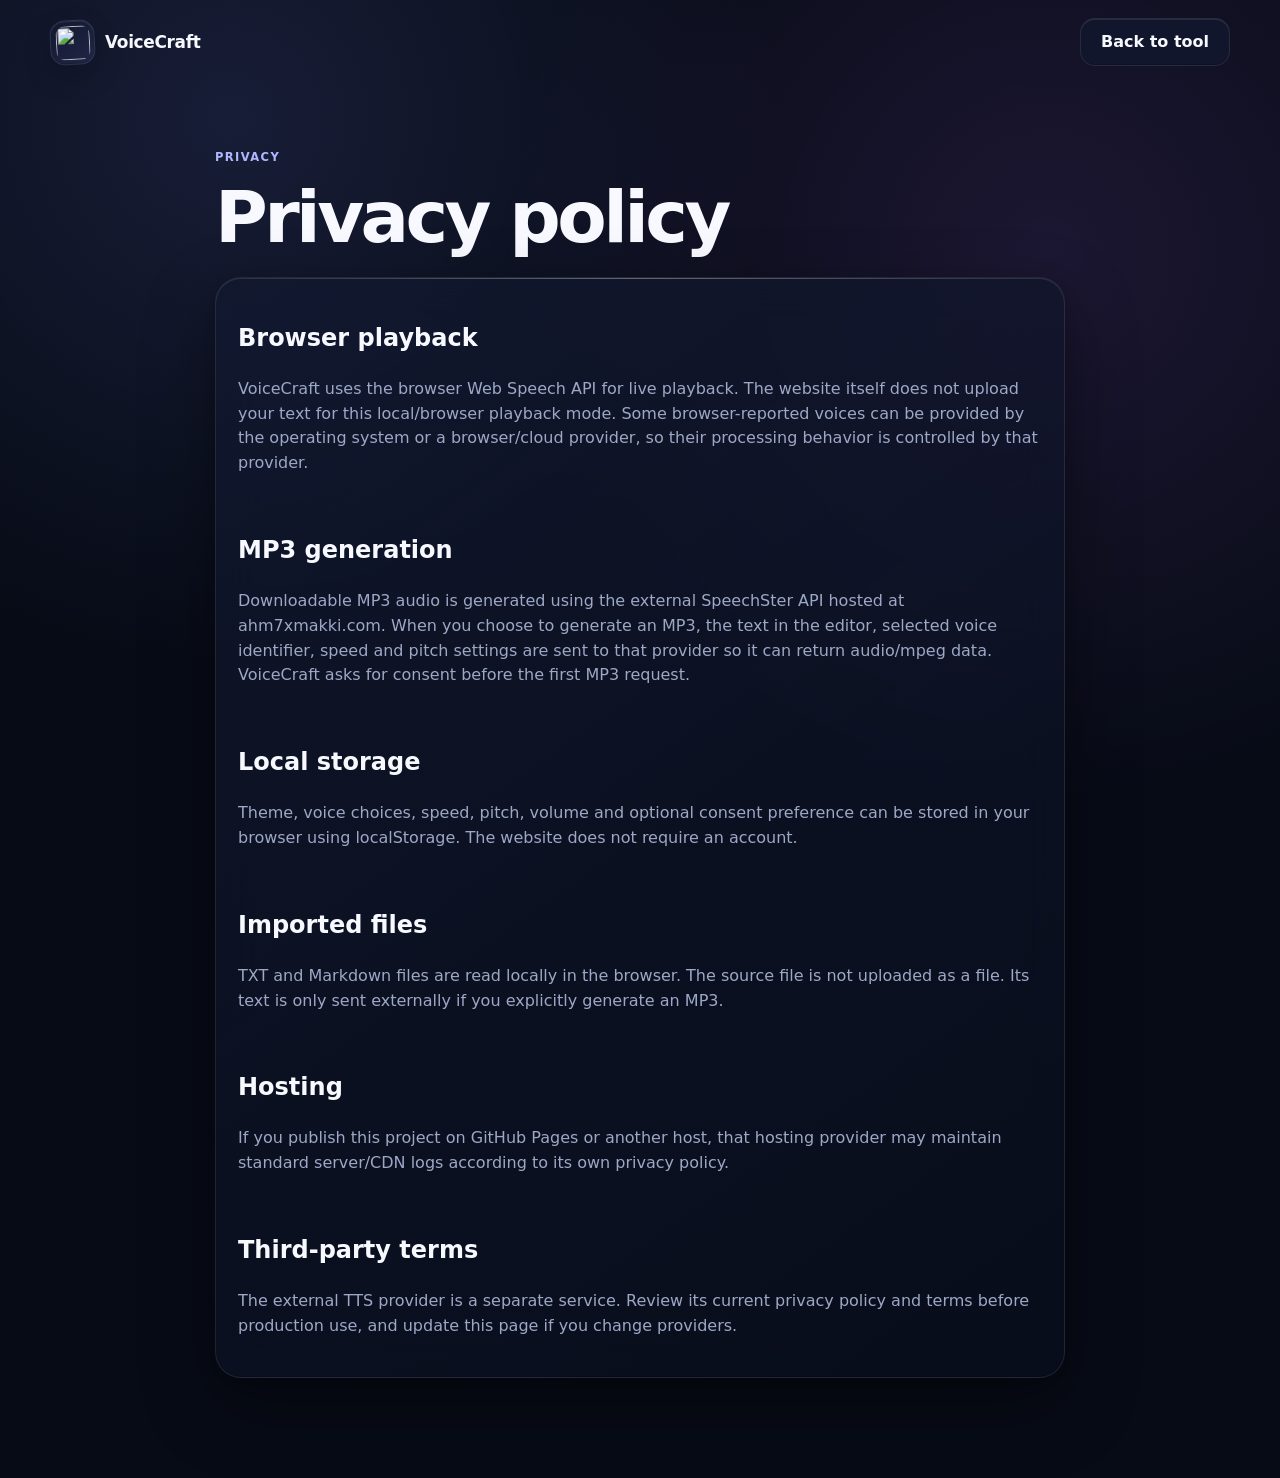
==== privacy.html @ 9045f1f3 "Add files via upload" ====
<!doctype html>
<html lang="en">
<head>
  <meta charset="utf-8"><meta name="viewport" content="width=device-width,initial-scale=1">
  <meta name="robots" content="index,follow"><title>Privacy — VoiceCraft</title>
  <link rel="icon" href="assets/icons/icon32.png"><link rel="stylesheet" href="styles.css">
</head>
<body>
  <header class="site-header shell"><a class="brand" href="index.html"><span class="brand-icon-wrap"><img src="assets/icons/icon48.png" alt="" width="34" height="34"></span><span>VoiceCraft</span></a><a class="button ghost" href="index.html">Back to tool</a></header>
  <main class="shell" style="max-width:850px;padding:60px 0 100px">
    <span class="eyebrow">Privacy</span><h1 style="font-size:clamp(2.4rem,6vw,4.5rem);letter-spacing:-.05em;line-height:1;margin:12px 0 24px">Privacy policy</h1>
    <div class="panel" style="display:grid;gap:20px">
      <section><h2>Browser playback</h2><p style="color:var(--muted)">VoiceCraft uses the browser Web Speech API for live playback. The website itself does not upload your text for this local/browser playback mode. Some browser-reported voices can be provided by the operating system or a browser/cloud provider, so their processing behavior is controlled by that provider.</p></section>
      <section><h2>MP3 generation</h2><p style="color:var(--muted)">Downloadable MP3 audio is generated using the external SpeechSter API hosted at ahm7xmakki.com. When you choose to generate an MP3, the text in the editor, selected voice identifier, speed and pitch settings are sent to that provider so it can return audio/mpeg data. VoiceCraft asks for consent before the first MP3 request.</p></section>
      <section><h2>Local storage</h2><p style="color:var(--muted)">Theme, voice choices, speed, pitch, volume and optional consent preference can be stored in your browser using localStorage. The website does not require an account.</p></section>
      <section><h2>Imported files</h2><p style="color:var(--muted)">TXT and Markdown files are read locally in the browser. The source file is not uploaded as a file. Its text is only sent externally if you explicitly generate an MP3.</p></section>
      <section><h2>Hosting</h2><p style="color:var(--muted)">If you publish this project on GitHub Pages or another host, that hosting provider may maintain standard server/CDN logs according to its own privacy policy.</p></section>
      <section><h2>Third-party terms</h2><p style="color:var(--muted)">The external TTS provider is a separate service. Review its current privacy policy and terms before production use, and update this page if you change providers.</p></section>
    </div>
  </main>
</body>
</html>
---- styles.css ----
:root{
  color-scheme:dark;
  --bg:#070b16;
  --bg-soft:#0b1020;
  --panel:rgba(18,25,48,.74);
  --panel-solid:#111a31;
  --panel-2:rgba(25,35,65,.58);
  --text:#f7f9ff;
  --muted:#9da8c6;
  --line:rgba(255,255,255,.09);
  --accent:#7b8cff;
  --accent-2:#b46cff;
  --accent-3:#4de2d0;
  --danger:#ff718d;
  --shadow:0 28px 70px rgba(0,0,0,.36),0 6px 16px rgba(0,0,0,.2);
  --inner:inset 0 1px 0 rgba(255,255,255,.09),inset 0 -1px 0 rgba(0,0,0,.2);
  --radius:26px;
  --radius-sm:16px;
  --max:1180px;
}
:root[data-theme="light"]{
  color-scheme:light;
  --bg:#edf1fb;
  --bg-soft:#f7f9ff;
  --panel:rgba(255,255,255,.76);
  --panel-solid:#fff;
  --panel-2:rgba(255,255,255,.64);
  --text:#141a2d;
  --muted:#64708d;
  --line:rgba(30,42,78,.11);
  --shadow:0 28px 70px rgba(45,59,112,.15),0 6px 18px rgba(45,59,112,.08);
  --inner:inset 0 1px 0 rgba(255,255,255,.8),inset 0 -1px 0 rgba(40,55,95,.05);
}
*{box-sizing:border-box}
html{scroll-behavior:smooth}
body{margin:0;background:radial-gradient(circle at 18% 8%,rgba(123,140,255,.14),transparent 32%),radial-gradient(circle at 82% 17%,rgba(180,108,255,.12),transparent 34%),var(--bg);color:var(--text);font-family:Inter,ui-sans-serif,system-ui,-apple-system,BlinkMacSystemFont,"Segoe UI",sans-serif;line-height:1.55;min-height:100vh;overflow-x:hidden}
button,input,select,textarea{font:inherit;color:inherit}
button,a,label{ -webkit-tap-highlight-color:transparent}
a{color:inherit}
button{border:0}
::selection{background:rgba(123,140,255,.35)}
:focus-visible{outline:3px solid rgba(77,226,208,.72);outline-offset:3px}
.shell{width:min(calc(100% - 36px),var(--max));margin-inline:auto;position:relative;z-index:2}
.skip-link{position:fixed;left:16px;top:-70px;z-index:9999;background:var(--text);color:var(--bg);padding:10px 14px;border-radius:10px}.skip-link:focus{top:16px}
.ambient{position:fixed;border-radius:50%;filter:blur(4px);pointer-events:none;z-index:0;opacity:.5}.ambient-one{width:340px;height:340px;background:radial-gradient(circle,rgba(123,140,255,.22),transparent 70%);left:-120px;top:22%}.ambient-two{width:420px;height:420px;background:radial-gradient(circle,rgba(180,108,255,.17),transparent 68%);right:-180px;top:50%}
.grid-floor{position:fixed;inset:auto 0 0;height:34vh;background-image:linear-gradient(rgba(123,140,255,.075) 1px,transparent 1px),linear-gradient(90deg,rgba(123,140,255,.075) 1px,transparent 1px);background-size:44px 44px;transform:perspective(440px) rotateX(62deg) scale(1.3);transform-origin:center bottom;mask-image:linear-gradient(to top,#000,transparent 85%);pointer-events:none;opacity:.5;z-index:0}
.site-header{height:84px;display:flex;align-items:center;justify-content:space-between;gap:20px}
.brand{display:flex;align-items:center;gap:10px;text-decoration:none;font-weight:850;font-size:1.06rem;letter-spacing:-.02em}.brand-icon-wrap{display:grid;place-items:center;width:45px;height:45px;border:1px solid var(--line);background:linear-gradient(145deg,var(--panel),rgba(123,140,255,.13));border-radius:15px;box-shadow:var(--inner),0 12px 28px rgba(0,0,0,.18);transform:rotate(-3deg)}.brand img{border-radius:9px}
.main-nav{display:flex;align-items:center;gap:8px;padding:7px;border:1px solid var(--line);border-radius:999px;background:var(--panel-2);backdrop-filter:blur(16px);box-shadow:var(--inner)}.main-nav a{text-decoration:none;color:var(--muted);padding:8px 13px;border-radius:999px;font-size:.9rem;font-weight:650}.main-nav a:hover{background:rgba(123,140,255,.1);color:var(--text)}
.icon-button,.square-button{display:grid;place-items:center;width:44px;height:44px;border:1px solid var(--line);border-radius:14px;background:var(--panel);box-shadow:var(--inner);cursor:pointer}.icon-button:hover,.square-button:hover{transform:translateY(-2px);background:var(--panel-solid)}
.hero{display:grid;grid-template-columns:1.05fr .95fr;align-items:center;gap:64px;min-height:590px;padding-block:48px 84px}
.hero-copy{max-width:670px}.eyebrow{display:inline-flex;align-items:center;gap:8px;text-transform:uppercase;letter-spacing:.12em;color:#aeb7ff;font-weight:800;font-size:.72rem}.live-dot{width:8px;height:8px;border-radius:50%;background:var(--accent-3);box-shadow:0 0 0 5px rgba(77,226,208,.08),0 0 16px rgba(77,226,208,.7)}.hero h1{font-size:clamp(3rem,6.5vw,6.6rem);line-height:.96;letter-spacing:-.065em;margin:18px 0 24px}.gradient-text{background:linear-gradient(120deg,#8fa0ff,#d28aff 52%,#70eadc);-webkit-background-clip:text;background-clip:text;color:transparent}.hero p{font-size:1.13rem;color:var(--muted);max-width:620px}.hero-actions{display:flex;gap:12px;margin-top:30px;flex-wrap:wrap}.button{display:inline-flex;align-items:center;justify-content:center;gap:9px;min-height:48px;padding:0 20px;border-radius:15px;text-decoration:none;font-weight:800;cursor:pointer;border:1px solid transparent;transition:.2s ease}.button:hover{transform:translateY(-2px)}.button.primary{color:#fff;background:linear-gradient(135deg,var(--accent),var(--accent-2));box-shadow:0 15px 30px rgba(123,140,255,.25),inset 0 1px 0 rgba(255,255,255,.28)}.button.ghost{background:var(--panel);border-color:var(--line);box-shadow:var(--inner);color:var(--text)}.trust-row{display:flex;gap:22px;flex-wrap:wrap;margin-top:26px;color:var(--muted);font-size:.86rem}
.hero-visual{min-height:460px;display:grid;place-items:center;perspective:900px}.orb-stage{position:relative;width:min(430px,100%);aspect-ratio:1;display:grid;place-items:center;transform:rotateX(4deg) rotateY(-6deg);transform-style:preserve-3d}.voice-orb{position:relative;width:245px;aspect-ratio:1;border-radius:50%;display:grid;place-items:center;background:radial-gradient(circle at 33% 28%,#cdd3ff 0 2%,#7f8cff 10%,#6f54d8 38%,#151e40 70%);box-shadow:inset -30px -40px 70px rgba(4,8,23,.5),inset 12px 14px 30px rgba(255,255,255,.18),0 45px 90px rgba(50,43,154,.5),0 0 75px rgba(123,140,255,.16);animation:orbFloat 5s ease-in-out infinite}.orb-core{font-size:4.2rem;text-shadow:0 0 30px rgba(255,255,255,.65);opacity:.95}.ring{position:absolute;inset:50%;border:1px solid rgba(173,183,255,.35);border-radius:50%;transform-style:preserve-3d}.ring-one{width:320px;height:320px;margin:-160px;transform:rotateX(68deg) rotateZ(18deg);box-shadow:0 0 20px rgba(123,140,255,.08)}.ring-two{width:370px;height:370px;margin:-185px;transform:rotateY(73deg) rotateZ(-22deg);border-color:rgba(180,108,255,.28)}.ring-three{width:410px;height:410px;margin:-205px;transform:rotateX(78deg) rotateZ(70deg);border-style:dashed;opacity:.55}.float-chip{position:absolute;padding:10px 14px;border-radius:14px;border:1px solid var(--line);background:rgba(17,26,49,.72);backdrop-filter:blur(16px);box-shadow:var(--shadow),var(--inner);font-size:.78rem;font-weight:850;color:#fff;animation:chipFloat 4.5s ease-in-out infinite}.chip-a{left:1%;top:24%;transform:translateZ(35px) rotate(-7deg)}.chip-b{right:-2%;top:17%;animation-delay:-1.4s}.chip-c{right:7%;bottom:18%;animation-delay:-2.8s}
@keyframes orbFloat{0%,100%{transform:translateY(0) rotate(-2deg)}50%{transform:translateY(-16px) rotate(3deg)}}@keyframes chipFloat{0%,100%{translate:0 0}50%{translate:0 -10px}}
.tool-section,.feature-section,.how-section,.faq-section{padding-block:76px}.section-heading{display:flex;align-items:end;justify-content:space-between;gap:20px;margin-bottom:24px}.section-heading.centered{text-align:center;justify-content:center}.section-heading h2{font-size:clamp(2rem,4vw,3.3rem);letter-spacing:-.045em;line-height:1.05;margin:8px 0 0}.section-heading p{max-width:680px;color:var(--muted);margin:14px auto 0}.status-pill{display:flex;align-items:center;gap:8px;border:1px solid var(--line);background:var(--panel);padding:9px 12px;border-radius:999px;color:var(--muted);font-size:.82rem}.status-dot{width:8px;height:8px;border-radius:50%;background:var(--accent-3);box-shadow:0 0 10px rgba(77,226,208,.7)}
.studio-grid{display:grid;grid-template-columns:1.22fr .78fr;gap:18px;align-items:start}.panel{border:1px solid var(--line);background:linear-gradient(145deg,var(--panel),rgba(10,15,31,.58));border-radius:var(--radius);padding:22px;box-shadow:var(--shadow),var(--inner);backdrop-filter:blur(22px);position:relative;overflow:hidden}.panel::before{content:"";position:absolute;inset:0 0 auto;height:1px;background:linear-gradient(90deg,transparent,rgba(255,255,255,.28),transparent)}:root[data-theme="light"] .panel{background:linear-gradient(145deg,rgba(255,255,255,.88),rgba(246,248,255,.72))}.editor-panel{min-height:515px}.controls-panel{min-height:515px}.mp3-panel{grid-column:1/-1}.panel-topline{display:flex;align-items:center;justify-content:space-between;gap:12px;margin-bottom:16px}.panel-topline>div:first-child{display:flex;align-items:center;gap:10px}.step-badge{display:inline-grid;place-items:center;min-width:34px;height:28px;border-radius:10px;background:rgba(123,140,255,.14);border:1px solid rgba(123,140,255,.23);color:#b8c0ff;font-size:.72rem;font-weight:900}.mini-actions{display:flex;gap:8px}.mini-button{display:inline-flex;align-items:center;justify-content:center;height:34px;padding:0 11px;border:1px solid var(--line);background:var(--panel-2);border-radius:10px;color:var(--muted);cursor:pointer;font-size:.8rem;font-weight:750}.mini-button:hover{color:var(--text);background:rgba(123,140,255,.09)}
textarea{width:100%;min-height:405px;resize:vertical;border:0;outline:0;background:transparent;color:var(--text);font-size:1.02rem;line-height:1.7;padding:8px 3px 12px}textarea::placeholder{color:color-mix(in srgb,var(--muted),transparent 20%)}.editor-footer{display:flex;gap:14px;flex-wrap:wrap;border-top:1px solid var(--line);padding-top:13px;color:var(--muted);font-size:.78rem}.editor-footer strong{color:var(--text)}
.field{display:grid;gap:7px;margin-bottom:14px}.field label{font-size:.78rem;font-weight:800;color:var(--muted)}.field small,.helper-text,.privacy-note{color:var(--muted);font-size:.76rem}.control{width:100%;height:46px;padding:0 13px;border-radius:13px;border:1px solid var(--line);background:rgba(7,11,22,.38);box-shadow:inset 0 1px 5px rgba(0,0,0,.12);outline:none}.control:focus{border-color:rgba(123,140,255,.55);box-shadow:0 0 0 4px rgba(123,140,255,.1)}:root[data-theme="light"] .control{background:rgba(255,255,255,.66)}select.control{cursor:pointer}.slider-row{padding:10px 0}.range-head{display:flex;align-items:center;justify-content:space-between;gap:12px;font-size:.78rem;color:var(--muted);margin-bottom:7px}.range-head label{font-weight:800}.range-head output{font-variant-numeric:tabular-nums;color:#bdc4ff;font-weight:850}input[type="range"]{width:100%;accent-color:var(--accent)}
.transport{display:grid;grid-template-columns:1.25fr repeat(3,1fr);gap:8px;margin-top:12px}.transport-main,.transport-button{min-height:48px;border-radius:13px;cursor:pointer;font-weight:800}.transport-main{display:flex;align-items:center;justify-content:center;gap:8px;background:linear-gradient(135deg,var(--accent),var(--accent-2));color:#fff;box-shadow:0 12px 24px rgba(123,140,255,.23)}.transport-button{display:flex;flex-direction:column;align-items:center;justify-content:center;gap:1px;border:1px solid var(--line);background:var(--panel-2);font-size:.68rem}.transport-button span:first-child{font-size:.92rem}.transport-button:hover{background:rgba(123,140,255,.1)}.danger-soft{color:#ff9caf}.progress-track{height:7px;background:rgba(255,255,255,.06);border-radius:99px;overflow:hidden;margin-top:15px}.progress-track span{display:block;width:0;height:100%;background:linear-gradient(90deg,var(--accent),var(--accent-3));border-radius:inherit;transition:width .2s ease}.progress-track.active span{box-shadow:0 0 14px rgba(77,226,208,.42)}
.secure-badge{font-size:.7rem;font-weight:850;color:#ffe29c;background:rgba(255,190,80,.1);border:1px solid rgba(255,190,80,.2);padding:6px 9px;border-radius:999px}.mp3-layout{display:grid;grid-template-columns:1fr auto;gap:10px;align-items:end}.mp3-layout .field{margin-bottom:0}.square-button{height:46px;width:46px}.mp3-actions{display:flex;gap:10px;flex-wrap:wrap;margin-top:16px}.button.wide{min-width:180px}.download-button{background:rgba(77,226,208,.1);border-color:rgba(77,226,208,.25);color:#92f1e5}.button:disabled{opacity:.48;cursor:not-allowed;transform:none}.generation-progress{margin-top:18px}.audio-result{display:grid;grid-template-columns:auto 1fr;gap:14px;align-items:start;margin-top:18px;padding:16px;border:1px solid var(--line);background:var(--panel-2);border-radius:17px}.result-icon{display:grid;place-items:center;width:44px;height:44px;border-radius:14px;background:linear-gradient(135deg,rgba(123,140,255,.2),rgba(180,108,255,.2));font-size:1.3rem}.result-body{display:grid;gap:4px}.result-body span{font-size:.78rem;color:var(--muted)}audio{width:100%;margin-top:9px}.privacy-note{margin:16px 0 0}.privacy-note strong{color:var(--text)}
.feature-grid{display:grid;grid-template-columns:repeat(3,1fr);gap:16px}.feature-card{padding:22px;border:1px solid var(--line);background:var(--panel-2);border-radius:22px;box-shadow:var(--inner);transition:.22s ease}.feature-card:hover{transform:translateY(-5px) rotateX(1deg);border-color:rgba(123,140,255,.25)}.feature-icon{display:grid;place-items:center;width:45px;height:45px;border-radius:14px;background:linear-gradient(145deg,rgba(123,140,255,.18),rgba(180,108,255,.13));color:#c7ceff;font-size:.78rem;font-weight:950;box-shadow:var(--inner);margin-bottom:16px}.feature-card h3{margin:0 0 8px;font-size:1rem}.feature-card p{margin:0;color:var(--muted);font-size:.87rem}.feature-card code{color:#bdc4ff}
.steps-grid{display:grid;grid-template-columns:repeat(4,1fr);gap:15px}.steps-grid article{position:relative;padding:22px;border-radius:22px;background:linear-gradient(160deg,var(--panel),var(--panel-2));border:1px solid var(--line);box-shadow:var(--inner)}.steps-grid article>span{display:grid;place-items:center;width:38px;height:38px;border-radius:50%;background:linear-gradient(135deg,var(--accent),var(--accent-2));color:#fff;font-weight:900;box-shadow:0 10px 20px rgba(123,140,255,.22)}.steps-grid h3{font-size:1rem;margin:15px 0 6px}.steps-grid p{color:var(--muted);font-size:.84rem;margin:0}
.faq-list{max-width:850px;margin-inline:auto;display:grid;gap:10px}.faq-list details{border:1px solid var(--line);border-radius:17px;background:var(--panel-2);padding:0 18px;box-shadow:var(--inner)}.faq-list summary{list-style:none;cursor:pointer;font-weight:800;padding:17px 28px 17px 0;position:relative}.faq-list summary::-webkit-details-marker{display:none}.faq-list summary::after{content:"+";position:absolute;right:0;top:15px;font-size:1.25rem;color:#b9c0ff}.faq-list details[open] summary::after{content:"−"}.faq-list p{color:var(--muted);margin:0 0 17px;font-size:.88rem}
.footer{display:flex;align-items:center;justify-content:space-between;gap:20px;padding-block:30px 48px;border-top:1px solid var(--line);margin-top:30px}.footer-brand{display:flex;gap:10px;align-items:center}.footer-brand img{border-radius:8px}.footer-brand div{display:grid}.footer-brand span{font-size:.73rem;color:var(--muted)}.footer-links{display:flex;gap:16px}.footer-links a{font-size:.8rem;color:var(--muted);text-decoration:none}.footer-links a:hover{color:var(--text)}
.consent-dialog{width:min(92vw,520px);border:1px solid var(--line);border-radius:24px;background:var(--panel-solid);color:var(--text);padding:0;box-shadow:0 35px 90px rgba(0,0,0,.5)}.consent-dialog::backdrop{background:rgba(3,6,15,.72);backdrop-filter:blur(6px)}.consent-dialog form{padding:26px}.dialog-icon{display:grid;place-items:center;width:54px;height:54px;border-radius:17px;background:linear-gradient(135deg,var(--accent),var(--accent-2));color:#fff;font-size:.8rem;font-weight:950}.consent-dialog h2{font-size:1.6rem;letter-spacing:-.035em;margin:16px 0 8px}.consent-dialog p{color:var(--muted);font-size:.9rem}.check-row{display:flex;align-items:center;gap:9px;color:var(--muted);font-size:.84rem;margin:18px 0}.dialog-actions{display:flex;justify-content:flex-end;gap:10px}.toast{position:fixed;left:50%;bottom:24px;z-index:1000;translate:-50% 20px;opacity:0;pointer-events:none;background:#10182d;color:#fff;border:1px solid rgba(255,255,255,.12);padding:11px 15px;border-radius:13px;box-shadow:var(--shadow);font-size:.83rem;font-weight:700;transition:.22s ease;max-width:min(90vw,560px);text-align:center}.toast.show{opacity:1;translate:-50% 0}.toast.error{background:#351923;border-color:rgba(255,113,141,.32)}
.sr-only{position:absolute!important;width:1px;height:1px;padding:0;margin:-1px;overflow:hidden;clip:rect(0,0,0,0);white-space:nowrap;border:0}
@media(max-width:900px){.main-nav{display:none}.hero{grid-template-columns:1fr;min-height:auto;padding-top:54px}.hero-copy{text-align:center;margin-inline:auto}.hero-copy .eyebrow{justify-content:center}.hero p{margin-inline:auto}.hero-actions,.trust-row{justify-content:center}.hero-visual{min-height:390px}.studio-grid{grid-template-columns:1fr}.mp3-panel{grid-column:auto}.feature-grid{grid-template-columns:repeat(2,1fr)}.steps-grid{grid-template-columns:repeat(2,1fr)}}
@media(max-width:620px){.shell{width:min(calc(100% - 22px),var(--max))}.site-header{height:72px}.hero{gap:20px;padding-block:42px 48px}.hero h1{font-size:clamp(2.65rem,15vw,4.3rem)}.hero p{font-size:.98rem}.hero-visual{min-height:320px}.voice-orb{width:185px}.ring-one{width:245px;height:245px;margin:-122.5px}.ring-two{width:290px;height:290px;margin:-145px}.ring-three{width:320px;height:320px;margin:-160px}.chip-b{right:0}.section-heading{align-items:start}.section-heading:not(.centered){flex-direction:column}.tool-section,.feature-section,.how-section,.faq-section{padding-block:48px}.panel{padding:17px;border-radius:21px}.editor-panel,.controls-panel{min-height:auto}textarea{min-height:320px}.transport{grid-template-columns:1.4fr repeat(3,.8fr)}.transport-button span:last-child{display:none}.mp3-actions{display:grid}.button.wide,.download-button{width:100%}.feature-grid,.steps-grid{grid-template-columns:1fr}.footer{align-items:flex-start;flex-direction:column}.footer-links{flex-wrap:wrap}.float-chip{font-size:.68rem;padding:8px 10px}.mp3-layout{grid-template-columns:1fr auto}}
@media(prefers-reduced-motion:reduce){*{scroll-behavior:auto!important;animation-duration:.01ms!important;animation-iteration-count:1!important;transition-duration:.01ms!important}}
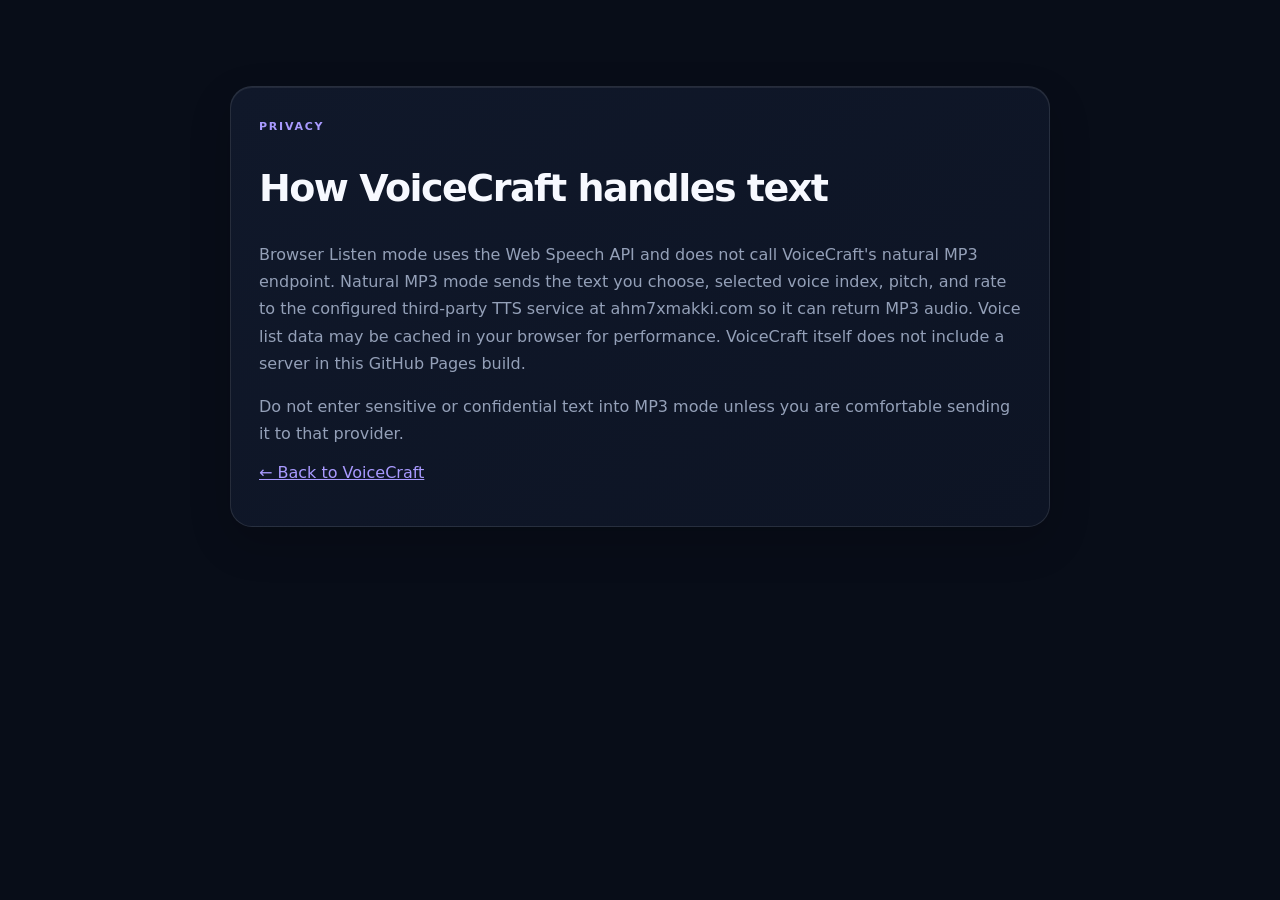
==== commit 594af0da: "YES" ====
--- a/privacy.html
+++ b/privacy.html
@@ -1,22 +1 @@
-<!doctype html>
-<html lang="en">
-<head>
-  <meta charset="utf-8"><meta name="viewport" content="width=device-width,initial-scale=1">
-  <meta name="robots" content="index,follow"><title>Privacy — VoiceCraft</title>
-  <link rel="icon" href="assets/icons/icon32.png"><link rel="stylesheet" href="styles.css">
-</head>
-<body>
-  <header class="site-header shell"><a class="brand" href="index.html"><span class="brand-icon-wrap"><img src="assets/icons/icon48.png" alt="" width="34" height="34"></span><span>VoiceCraft</span></a><a class="button ghost" href="index.html">Back to tool</a></header>
-  <main class="shell" style="max-width:850px;padding:60px 0 100px">
-    <span class="eyebrow">Privacy</span><h1 style="font-size:clamp(2.4rem,6vw,4.5rem);letter-spacing:-.05em;line-height:1;margin:12px 0 24px">Privacy policy</h1>
-    <div class="panel" style="display:grid;gap:20px">
-      <section><h2>Browser playback</h2><p style="color:var(--muted)">VoiceCraft uses the browser Web Speech API for live playback. The website itself does not upload your text for this local/browser playback mode. Some browser-reported voices can be provided by the operating system or a browser/cloud provider, so their processing behavior is controlled by that provider.</p></section>
-      <section><h2>MP3 generation</h2><p style="color:var(--muted)">Downloadable MP3 audio is generated using the external SpeechSter API hosted at ahm7xmakki.com. When you choose to generate an MP3, the text in the editor, selected voice identifier, speed and pitch settings are sent to that provider so it can return audio/mpeg data. VoiceCraft asks for consent before the first MP3 request.</p></section>
-      <section><h2>Local storage</h2><p style="color:var(--muted)">Theme, voice choices, speed, pitch, volume and optional consent preference can be stored in your browser using localStorage. The website does not require an account.</p></section>
-      <section><h2>Imported files</h2><p style="color:var(--muted)">TXT and Markdown files are read locally in the browser. The source file is not uploaded as a file. Its text is only sent externally if you explicitly generate an MP3.</p></section>
-      <section><h2>Hosting</h2><p style="color:var(--muted)">If you publish this project on GitHub Pages or another host, that hosting provider may maintain standard server/CDN logs according to its own privacy policy.</p></section>
-      <section><h2>Third-party terms</h2><p style="color:var(--muted)">The external TTS provider is a separate service. Review its current privacy policy and terms before production use, and update this page if you change providers.</p></section>
-    </div>
-  </main>
-</body>
-</html>
+<!doctype html><html lang="en"><head><meta charset="utf-8"><meta name="viewport" content="width=device-width,initial-scale=1"><title>Privacy — VoiceCraft</title><link rel="stylesheet" href="styles.css?v=2.0.0"></head><body><main class="page"><section class="card-3d" style="max-width:820px;margin:40px auto;padding:28px"><span class="eyebrow">PRIVACY</span><h1 style="font-size:38px;letter-spacing:-.04em">How VoiceCraft handles text</h1><p style="color:var(--muted);line-height:1.7">Browser Listen mode uses the Web Speech API and does not call VoiceCraft's natural MP3 endpoint. Natural MP3 mode sends the text you choose, selected voice index, pitch, and rate to the configured third-party TTS service at ahm7xmakki.com so it can return MP3 audio. Voice list data may be cached in your browser for performance. VoiceCraft itself does not include a server in this GitHub Pages build.</p><p style="color:var(--muted);line-height:1.7">Do not enter sensitive or confidential text into MP3 mode unless you are comfortable sending it to that provider.</p><p><a href="index.html" style="color:#a99aff">← Back to VoiceCraft</a></p></section></main></body></html>
--- a/styles.css
+++ b/styles.css
@@ -1,69 +1,6 @@
-:root{
-  color-scheme:dark;
-  --bg:#070b16;
-  --bg-soft:#0b1020;
-  --panel:rgba(18,25,48,.74);
-  --panel-solid:#111a31;
-  --panel-2:rgba(25,35,65,.58);
-  --text:#f7f9ff;
-  --muted:#9da8c6;
-  --line:rgba(255,255,255,.09);
-  --accent:#7b8cff;
-  --accent-2:#b46cff;
-  --accent-3:#4de2d0;
-  --danger:#ff718d;
-  --shadow:0 28px 70px rgba(0,0,0,.36),0 6px 16px rgba(0,0,0,.2);
-  --inner:inset 0 1px 0 rgba(255,255,255,.09),inset 0 -1px 0 rgba(0,0,0,.2);
-  --radius:26px;
-  --radius-sm:16px;
-  --max:1180px;
-}
-:root[data-theme="light"]{
-  color-scheme:light;
-  --bg:#edf1fb;
-  --bg-soft:#f7f9ff;
-  --panel:rgba(255,255,255,.76);
-  --panel-solid:#fff;
-  --panel-2:rgba(255,255,255,.64);
-  --text:#141a2d;
-  --muted:#64708d;
-  --line:rgba(30,42,78,.11);
-  --shadow:0 28px 70px rgba(45,59,112,.15),0 6px 18px rgba(45,59,112,.08);
-  --inner:inset 0 1px 0 rgba(255,255,255,.8),inset 0 -1px 0 rgba(40,55,95,.05);
-}
-*{box-sizing:border-box}
-html{scroll-behavior:smooth}
-body{margin:0;background:radial-gradient(circle at 18% 8%,rgba(123,140,255,.14),transparent 32%),radial-gradient(circle at 82% 17%,rgba(180,108,255,.12),transparent 34%),var(--bg);color:var(--text);font-family:Inter,ui-sans-serif,system-ui,-apple-system,BlinkMacSystemFont,"Segoe UI",sans-serif;line-height:1.55;min-height:100vh;overflow-x:hidden}
-button,input,select,textarea{font:inherit;color:inherit}
-button,a,label{ -webkit-tap-highlight-color:transparent}
-a{color:inherit}
-button{border:0}
-::selection{background:rgba(123,140,255,.35)}
-:focus-visible{outline:3px solid rgba(77,226,208,.72);outline-offset:3px}
-.shell{width:min(calc(100% - 36px),var(--max));margin-inline:auto;position:relative;z-index:2}
-.skip-link{position:fixed;left:16px;top:-70px;z-index:9999;background:var(--text);color:var(--bg);padding:10px 14px;border-radius:10px}.skip-link:focus{top:16px}
-.ambient{position:fixed;border-radius:50%;filter:blur(4px);pointer-events:none;z-index:0;opacity:.5}.ambient-one{width:340px;height:340px;background:radial-gradient(circle,rgba(123,140,255,.22),transparent 70%);left:-120px;top:22%}.ambient-two{width:420px;height:420px;background:radial-gradient(circle,rgba(180,108,255,.17),transparent 68%);right:-180px;top:50%}
-.grid-floor{position:fixed;inset:auto 0 0;height:34vh;background-image:linear-gradient(rgba(123,140,255,.075) 1px,transparent 1px),linear-gradient(90deg,rgba(123,140,255,.075) 1px,transparent 1px);background-size:44px 44px;transform:perspective(440px) rotateX(62deg) scale(1.3);transform-origin:center bottom;mask-image:linear-gradient(to top,#000,transparent 85%);pointer-events:none;opacity:.5;z-index:0}
-.site-header{height:84px;display:flex;align-items:center;justify-content:space-between;gap:20px}
-.brand{display:flex;align-items:center;gap:10px;text-decoration:none;font-weight:850;font-size:1.06rem;letter-spacing:-.02em}.brand-icon-wrap{display:grid;place-items:center;width:45px;height:45px;border:1px solid var(--line);background:linear-gradient(145deg,var(--panel),rgba(123,140,255,.13));border-radius:15px;box-shadow:var(--inner),0 12px 28px rgba(0,0,0,.18);transform:rotate(-3deg)}.brand img{border-radius:9px}
-.main-nav{display:flex;align-items:center;gap:8px;padding:7px;border:1px solid var(--line);border-radius:999px;background:var(--panel-2);backdrop-filter:blur(16px);box-shadow:var(--inner)}.main-nav a{text-decoration:none;color:var(--muted);padding:8px 13px;border-radius:999px;font-size:.9rem;font-weight:650}.main-nav a:hover{background:rgba(123,140,255,.1);color:var(--text)}
-.icon-button,.square-button{display:grid;place-items:center;width:44px;height:44px;border:1px solid var(--line);border-radius:14px;background:var(--panel);box-shadow:var(--inner);cursor:pointer}.icon-button:hover,.square-button:hover{transform:translateY(-2px);background:var(--panel-solid)}
-.hero{display:grid;grid-template-columns:1.05fr .95fr;align-items:center;gap:64px;min-height:590px;padding-block:48px 84px}
-.hero-copy{max-width:670px}.eyebrow{display:inline-flex;align-items:center;gap:8px;text-transform:uppercase;letter-spacing:.12em;color:#aeb7ff;font-weight:800;font-size:.72rem}.live-dot{width:8px;height:8px;border-radius:50%;background:var(--accent-3);box-shadow:0 0 0 5px rgba(77,226,208,.08),0 0 16px rgba(77,226,208,.7)}.hero h1{font-size:clamp(3rem,6.5vw,6.6rem);line-height:.96;letter-spacing:-.065em;margin:18px 0 24px}.gradient-text{background:linear-gradient(120deg,#8fa0ff,#d28aff 52%,#70eadc);-webkit-background-clip:text;background-clip:text;color:transparent}.hero p{font-size:1.13rem;color:var(--muted);max-width:620px}.hero-actions{display:flex;gap:12px;margin-top:30px;flex-wrap:wrap}.button{display:inline-flex;align-items:center;justify-content:center;gap:9px;min-height:48px;padding:0 20px;border-radius:15px;text-decoration:none;font-weight:800;cursor:pointer;border:1px solid transparent;transition:.2s ease}.button:hover{transform:translateY(-2px)}.button.primary{color:#fff;background:linear-gradient(135deg,var(--accent),var(--accent-2));box-shadow:0 15px 30px rgba(123,140,255,.25),inset 0 1px 0 rgba(255,255,255,.28)}.button.ghost{background:var(--panel);border-color:var(--line);box-shadow:var(--inner);color:var(--text)}.trust-row{display:flex;gap:22px;flex-wrap:wrap;margin-top:26px;color:var(--muted);font-size:.86rem}
-.hero-visual{min-height:460px;display:grid;place-items:center;perspective:900px}.orb-stage{position:relative;width:min(430px,100%);aspect-ratio:1;display:grid;place-items:center;transform:rotateX(4deg) rotateY(-6deg);transform-style:preserve-3d}.voice-orb{position:relative;width:245px;aspect-ratio:1;border-radius:50%;display:grid;place-items:center;background:radial-gradient(circle at 33% 28%,#cdd3ff 0 2%,#7f8cff 10%,#6f54d8 38%,#151e40 70%);box-shadow:inset -30px -40px 70px rgba(4,8,23,.5),inset 12px 14px 30px rgba(255,255,255,.18),0 45px 90px rgba(50,43,154,.5),0 0 75px rgba(123,140,255,.16);animation:orbFloat 5s ease-in-out infinite}.orb-core{font-size:4.2rem;text-shadow:0 0 30px rgba(255,255,255,.65);opacity:.95}.ring{position:absolute;inset:50%;border:1px solid rgba(173,183,255,.35);border-radius:50%;transform-style:preserve-3d}.ring-one{width:320px;height:320px;margin:-160px;transform:rotateX(68deg) rotateZ(18deg);box-shadow:0 0 20px rgba(123,140,255,.08)}.ring-two{width:370px;height:370px;margin:-185px;transform:rotateY(73deg) rotateZ(-22deg);border-color:rgba(180,108,255,.28)}.ring-three{width:410px;height:410px;margin:-205px;transform:rotateX(78deg) rotateZ(70deg);border-style:dashed;opacity:.55}.float-chip{position:absolute;padding:10px 14px;border-radius:14px;border:1px solid var(--line);background:rgba(17,26,49,.72);backdrop-filter:blur(16px);box-shadow:var(--shadow),var(--inner);font-size:.78rem;font-weight:850;color:#fff;animation:chipFloat 4.5s ease-in-out infinite}.chip-a{left:1%;top:24%;transform:translateZ(35px) rotate(-7deg)}.chip-b{right:-2%;top:17%;animation-delay:-1.4s}.chip-c{right:7%;bottom:18%;animation-delay:-2.8s}
-@keyframes orbFloat{0%,100%{transform:translateY(0) rotate(-2deg)}50%{transform:translateY(-16px) rotate(3deg)}}@keyframes chipFloat{0%,100%{translate:0 0}50%{translate:0 -10px}}
-.tool-section,.feature-section,.how-section,.faq-section{padding-block:76px}.section-heading{display:flex;align-items:end;justify-content:space-between;gap:20px;margin-bottom:24px}.section-heading.centered{text-align:center;justify-content:center}.section-heading h2{font-size:clamp(2rem,4vw,3.3rem);letter-spacing:-.045em;line-height:1.05;margin:8px 0 0}.section-heading p{max-width:680px;color:var(--muted);margin:14px auto 0}.status-pill{display:flex;align-items:center;gap:8px;border:1px solid var(--line);background:var(--panel);padding:9px 12px;border-radius:999px;color:var(--muted);font-size:.82rem}.status-dot{width:8px;height:8px;border-radius:50%;background:var(--accent-3);box-shadow:0 0 10px rgba(77,226,208,.7)}
-.studio-grid{display:grid;grid-template-columns:1.22fr .78fr;gap:18px;align-items:start}.panel{border:1px solid var(--line);background:linear-gradient(145deg,var(--panel),rgba(10,15,31,.58));border-radius:var(--radius);padding:22px;box-shadow:var(--shadow),var(--inner);backdrop-filter:blur(22px);position:relative;overflow:hidden}.panel::before{content:"";position:absolute;inset:0 0 auto;height:1px;background:linear-gradient(90deg,transparent,rgba(255,255,255,.28),transparent)}:root[data-theme="light"] .panel{background:linear-gradient(145deg,rgba(255,255,255,.88),rgba(246,248,255,.72))}.editor-panel{min-height:515px}.controls-panel{min-height:515px}.mp3-panel{grid-column:1/-1}.panel-topline{display:flex;align-items:center;justify-content:space-between;gap:12px;margin-bottom:16px}.panel-topline>div:first-child{display:flex;align-items:center;gap:10px}.step-badge{display:inline-grid;place-items:center;min-width:34px;height:28px;border-radius:10px;background:rgba(123,140,255,.14);border:1px solid rgba(123,140,255,.23);color:#b8c0ff;font-size:.72rem;font-weight:900}.mini-actions{display:flex;gap:8px}.mini-button{display:inline-flex;align-items:center;justify-content:center;height:34px;padding:0 11px;border:1px solid var(--line);background:var(--panel-2);border-radius:10px;color:var(--muted);cursor:pointer;font-size:.8rem;font-weight:750}.mini-button:hover{color:var(--text);background:rgba(123,140,255,.09)}
-textarea{width:100%;min-height:405px;resize:vertical;border:0;outline:0;background:transparent;color:var(--text);font-size:1.02rem;line-height:1.7;padding:8px 3px 12px}textarea::placeholder{color:color-mix(in srgb,var(--muted),transparent 20%)}.editor-footer{display:flex;gap:14px;flex-wrap:wrap;border-top:1px solid var(--line);padding-top:13px;color:var(--muted);font-size:.78rem}.editor-footer strong{color:var(--text)}
-.field{display:grid;gap:7px;margin-bottom:14px}.field label{font-size:.78rem;font-weight:800;color:var(--muted)}.field small,.helper-text,.privacy-note{color:var(--muted);font-size:.76rem}.control{width:100%;height:46px;padding:0 13px;border-radius:13px;border:1px solid var(--line);background:rgba(7,11,22,.38);box-shadow:inset 0 1px 5px rgba(0,0,0,.12);outline:none}.control:focus{border-color:rgba(123,140,255,.55);box-shadow:0 0 0 4px rgba(123,140,255,.1)}:root[data-theme="light"] .control{background:rgba(255,255,255,.66)}select.control{cursor:pointer}.slider-row{padding:10px 0}.range-head{display:flex;align-items:center;justify-content:space-between;gap:12px;font-size:.78rem;color:var(--muted);margin-bottom:7px}.range-head label{font-weight:800}.range-head output{font-variant-numeric:tabular-nums;color:#bdc4ff;font-weight:850}input[type="range"]{width:100%;accent-color:var(--accent)}
-.transport{display:grid;grid-template-columns:1.25fr repeat(3,1fr);gap:8px;margin-top:12px}.transport-main,.transport-button{min-height:48px;border-radius:13px;cursor:pointer;font-weight:800}.transport-main{display:flex;align-items:center;justify-content:center;gap:8px;background:linear-gradient(135deg,var(--accent),var(--accent-2));color:#fff;box-shadow:0 12px 24px rgba(123,140,255,.23)}.transport-button{display:flex;flex-direction:column;align-items:center;justify-content:center;gap:1px;border:1px solid var(--line);background:var(--panel-2);font-size:.68rem}.transport-button span:first-child{font-size:.92rem}.transport-button:hover{background:rgba(123,140,255,.1)}.danger-soft{color:#ff9caf}.progress-track{height:7px;background:rgba(255,255,255,.06);border-radius:99px;overflow:hidden;margin-top:15px}.progress-track span{display:block;width:0;height:100%;background:linear-gradient(90deg,var(--accent),var(--accent-3));border-radius:inherit;transition:width .2s ease}.progress-track.active span{box-shadow:0 0 14px rgba(77,226,208,.42)}
-.secure-badge{font-size:.7rem;font-weight:850;color:#ffe29c;background:rgba(255,190,80,.1);border:1px solid rgba(255,190,80,.2);padding:6px 9px;border-radius:999px}.mp3-layout{display:grid;grid-template-columns:1fr auto;gap:10px;align-items:end}.mp3-layout .field{margin-bottom:0}.square-button{height:46px;width:46px}.mp3-actions{display:flex;gap:10px;flex-wrap:wrap;margin-top:16px}.button.wide{min-width:180px}.download-button{background:rgba(77,226,208,.1);border-color:rgba(77,226,208,.25);color:#92f1e5}.button:disabled{opacity:.48;cursor:not-allowed;transform:none}.generation-progress{margin-top:18px}.audio-result{display:grid;grid-template-columns:auto 1fr;gap:14px;align-items:start;margin-top:18px;padding:16px;border:1px solid var(--line);background:var(--panel-2);border-radius:17px}.result-icon{display:grid;place-items:center;width:44px;height:44px;border-radius:14px;background:linear-gradient(135deg,rgba(123,140,255,.2),rgba(180,108,255,.2));font-size:1.3rem}.result-body{display:grid;gap:4px}.result-body span{font-size:.78rem;color:var(--muted)}audio{width:100%;margin-top:9px}.privacy-note{margin:16px 0 0}.privacy-note strong{color:var(--text)}
-.feature-grid{display:grid;grid-template-columns:repeat(3,1fr);gap:16px}.feature-card{padding:22px;border:1px solid var(--line);background:var(--panel-2);border-radius:22px;box-shadow:var(--inner);transition:.22s ease}.feature-card:hover{transform:translateY(-5px) rotateX(1deg);border-color:rgba(123,140,255,.25)}.feature-icon{display:grid;place-items:center;width:45px;height:45px;border-radius:14px;background:linear-gradient(145deg,rgba(123,140,255,.18),rgba(180,108,255,.13));color:#c7ceff;font-size:.78rem;font-weight:950;box-shadow:var(--inner);margin-bottom:16px}.feature-card h3{margin:0 0 8px;font-size:1rem}.feature-card p{margin:0;color:var(--muted);font-size:.87rem}.feature-card code{color:#bdc4ff}
-.steps-grid{display:grid;grid-template-columns:repeat(4,1fr);gap:15px}.steps-grid article{position:relative;padding:22px;border-radius:22px;background:linear-gradient(160deg,var(--panel),var(--panel-2));border:1px solid var(--line);box-shadow:var(--inner)}.steps-grid article>span{display:grid;place-items:center;width:38px;height:38px;border-radius:50%;background:linear-gradient(135deg,var(--accent),var(--accent-2));color:#fff;font-weight:900;box-shadow:0 10px 20px rgba(123,140,255,.22)}.steps-grid h3{font-size:1rem;margin:15px 0 6px}.steps-grid p{color:var(--muted);font-size:.84rem;margin:0}
-.faq-list{max-width:850px;margin-inline:auto;display:grid;gap:10px}.faq-list details{border:1px solid var(--line);border-radius:17px;background:var(--panel-2);padding:0 18px;box-shadow:var(--inner)}.faq-list summary{list-style:none;cursor:pointer;font-weight:800;padding:17px 28px 17px 0;position:relative}.faq-list summary::-webkit-details-marker{display:none}.faq-list summary::after{content:"+";position:absolute;right:0;top:15px;font-size:1.25rem;color:#b9c0ff}.faq-list details[open] summary::after{content:"−"}.faq-list p{color:var(--muted);margin:0 0 17px;font-size:.88rem}
-.footer{display:flex;align-items:center;justify-content:space-between;gap:20px;padding-block:30px 48px;border-top:1px solid var(--line);margin-top:30px}.footer-brand{display:flex;gap:10px;align-items:center}.footer-brand img{border-radius:8px}.footer-brand div{display:grid}.footer-brand span{font-size:.73rem;color:var(--muted)}.footer-links{display:flex;gap:16px}.footer-links a{font-size:.8rem;color:var(--muted);text-decoration:none}.footer-links a:hover{color:var(--text)}
-.consent-dialog{width:min(92vw,520px);border:1px solid var(--line);border-radius:24px;background:var(--panel-solid);color:var(--text);padding:0;box-shadow:0 35px 90px rgba(0,0,0,.5)}.consent-dialog::backdrop{background:rgba(3,6,15,.72);backdrop-filter:blur(6px)}.consent-dialog form{padding:26px}.dialog-icon{display:grid;place-items:center;width:54px;height:54px;border-radius:17px;background:linear-gradient(135deg,var(--accent),var(--accent-2));color:#fff;font-size:.8rem;font-weight:950}.consent-dialog h2{font-size:1.6rem;letter-spacing:-.035em;margin:16px 0 8px}.consent-dialog p{color:var(--muted);font-size:.9rem}.check-row{display:flex;align-items:center;gap:9px;color:var(--muted);font-size:.84rem;margin:18px 0}.dialog-actions{display:flex;justify-content:flex-end;gap:10px}.toast{position:fixed;left:50%;bottom:24px;z-index:1000;translate:-50% 20px;opacity:0;pointer-events:none;background:#10182d;color:#fff;border:1px solid rgba(255,255,255,.12);padding:11px 15px;border-radius:13px;box-shadow:var(--shadow);font-size:.83rem;font-weight:700;transition:.22s ease;max-width:min(90vw,560px);text-align:center}.toast.show{opacity:1;translate:-50% 0}.toast.error{background:#351923;border-color:rgba(255,113,141,.32)}
-.sr-only{position:absolute!important;width:1px;height:1px;padding:0;margin:-1px;overflow:hidden;clip:rect(0,0,0,0);white-space:nowrap;border:0}
-@media(max-width:900px){.main-nav{display:none}.hero{grid-template-columns:1fr;min-height:auto;padding-top:54px}.hero-copy{text-align:center;margin-inline:auto}.hero-copy .eyebrow{justify-content:center}.hero p{margin-inline:auto}.hero-actions,.trust-row{justify-content:center}.hero-visual{min-height:390px}.studio-grid{grid-template-columns:1fr}.mp3-panel{grid-column:auto}.feature-grid{grid-template-columns:repeat(2,1fr)}.steps-grid{grid-template-columns:repeat(2,1fr)}}
-@media(max-width:620px){.shell{width:min(calc(100% - 22px),var(--max))}.site-header{height:72px}.hero{gap:20px;padding-block:42px 48px}.hero h1{font-size:clamp(2.65rem,15vw,4.3rem)}.hero p{font-size:.98rem}.hero-visual{min-height:320px}.voice-orb{width:185px}.ring-one{width:245px;height:245px;margin:-122.5px}.ring-two{width:290px;height:290px;margin:-145px}.ring-three{width:320px;height:320px;margin:-160px}.chip-b{right:0}.section-heading{align-items:start}.section-heading:not(.centered){flex-direction:column}.tool-section,.feature-section,.how-section,.faq-section{padding-block:48px}.panel{padding:17px;border-radius:21px}.editor-panel,.controls-panel{min-height:auto}textarea{min-height:320px}.transport{grid-template-columns:1.4fr repeat(3,.8fr)}.transport-button span:last-child{display:none}.mp3-actions{display:grid}.button.wide,.download-button{width:100%}.feature-grid,.steps-grid{grid-template-columns:1fr}.footer{align-items:flex-start;flex-direction:column}.footer-links{flex-wrap:wrap}.float-chip{font-size:.68rem;padding:8px 10px}.mp3-layout{grid-template-columns:1fr auto}}
-@media(prefers-reduced-motion:reduce){*{scroll-behavior:auto!important;animation-duration:.01ms!important;animation-iteration-count:1!important;transition-duration:.01ms!important}}
+:root{--bg:#080d18;--panel:#10182a;--panel2:#0d1424;--line:rgba(255,255,255,.10);--text:#f7f9ff;--muted:#94a0b8;--accent:#7c5cff;--accent2:#21d4fd;--good:#42e8bd;--danger:#ff7892;--shadow:0 28px 80px rgba(0,0,0,.35);--inset:inset 0 1px 0 rgba(255,255,255,.08);color-scheme:dark}
+html[data-theme="light"]{--bg:#eef2fb;--panel:#fff;--panel2:#f7f9ff;--line:rgba(19,31,56,.12);--text:#10182c;--muted:#667087;--shadow:0 24px 70px rgba(45,62,102,.18);--inset:inset 0 1px 0 rgba(255,255,255,.8);color-scheme:light}
+*{box-sizing:border-box}html{scroll-behavior:smooth}body{margin:0;background:var(--bg);color:var(--text);font-family:Inter,ui-sans-serif,system-ui,-apple-system,BlinkMacSystemFont,"Segoe UI",sans-serif;min-height:100vh;overflow-x:hidden}button,input,select,textarea{font:inherit}.ambient{position:fixed;border-radius:50%;filter:blur(90px);pointer-events:none;opacity:.22;z-index:-1}.a1{width:420px;height:420px;background:#6747ff;top:-140px;left:-100px}.a2{width:380px;height:380px;background:#00bcd4;right:-150px;top:240px}.topbar{height:72px;max-width:1180px;margin:auto;padding:0 24px;display:flex;align-items:center;justify-content:space-between}.brand{display:flex;gap:11px;align-items:center;color:var(--text);text-decoration:none}.brand img{border-radius:11px;box-shadow:0 8px 22px rgba(124,92,255,.28)}.brand span{display:grid;line-height:1.05}.brand strong{font-size:17px}.brand small{color:var(--muted);font-size:11px;margin-top:5px}.top-actions{display:flex;gap:10px;align-items:center}.status{display:flex;gap:8px;align-items:center;font-size:12px;color:var(--muted);border:1px solid var(--line);padding:8px 11px;border-radius:999px;background:rgba(255,255,255,.03)}.status i{width:7px;height:7px;border-radius:50%;background:var(--good);box-shadow:0 0 0 5px rgba(66,232,189,.08)}.icon-btn,.mini-btn,.transport button,.natural-actions button{border:1px solid var(--line);background:var(--panel2);color:var(--text);border-radius:12px;cursor:pointer;transition:.16s transform,.16s border-color,.16s background}.icon-btn{width:40px;height:40px}.icon-btn:hover,.mini-btn:hover,.transport button:hover,.natural-actions button:hover{transform:translateY(-1px);border-color:rgba(124,92,255,.5)}.page{max-width:1180px;margin:auto;padding:46px 24px 70px}.hero{display:grid;grid-template-columns:1fr 300px;gap:48px;align-items:end;margin-bottom:32px}.eyebrow{font-size:11px;font-weight:800;letter-spacing:.16em;color:#a99aff}.hero h1{font-size:clamp(36px,5vw,67px);line-height:.97;letter-spacing:-.055em;max-width:780px;margin:12px 0 16px}.hero p{max-width:680px;color:var(--muted);font-size:17px;line-height:1.65;margin:0}.speed-card{background:linear-gradient(145deg,rgba(124,92,255,.16),rgba(33,212,253,.06));border:1px solid var(--line);box-shadow:var(--shadow),var(--inset);border-radius:24px;padding:20px;display:grid;gap:9px;transform:perspective(900px) rotateY(-4deg) rotateX(2deg)}.speed-card b{font-size:15px}.speed-card span{font-size:12px;color:var(--muted)}.app-shell{border:1px solid var(--line);border-radius:28px;padding:14px;background:rgba(255,255,255,.025);box-shadow:var(--shadow);backdrop-filter:blur(18px)}.mode-tabs{display:flex;gap:8px;padding:4px 4px 14px}.mode-tab{border:0;color:var(--muted);background:transparent;padding:11px 16px;border-radius:13px;cursor:pointer;font-weight:750}.mode-tab.active{background:var(--panel);color:var(--text);box-shadow:0 8px 20px rgba(0,0,0,.13),var(--inset)}.workspace{display:grid;grid-template-columns:minmax(0,1.45fr) minmax(330px,.75fr);gap:14px}.card-3d{background:linear-gradient(145deg,var(--panel),var(--panel2));border:1px solid var(--line);border-radius:22px;box-shadow:0 16px 42px rgba(0,0,0,.18),var(--inset)}.editor-card{padding:18px;min-height:540px;display:flex;flex-direction:column}.control-card{padding:18px;min-height:540px}.card-head{display:flex;align-items:center;justify-content:space-between;gap:12px;margin-bottom:14px}.card-head>div:first-child{display:flex;gap:10px;align-items:center}.card-head>div>div{display:grid}.card-head b{font-size:14px}.card-head small{color:var(--muted);font-size:11px;margin-top:3px}.step{display:grid;place-items:center;width:34px;height:34px;border-radius:11px;font-size:11px;font-weight:900;background:linear-gradient(145deg,var(--accent),#4e35db);color:#fff;box-shadow:0 10px 23px rgba(124,92,255,.24)}.editor-actions{display:flex;gap:7px}.mini-btn{padding:8px 10px;font-size:11px;text-decoration:none}.editor-card textarea{flex:1;resize:none;width:100%;min-height:390px;border:1px solid var(--line);background:rgba(0,0,0,.12);color:var(--text);padding:17px;border-radius:16px;outline:none;line-height:1.65;transition:border-color .16s,box-shadow .16s}.editor-card textarea:focus,input:focus,select:focus{border-color:rgba(124,92,255,.72)!important;box-shadow:0 0 0 4px rgba(124,92,255,.10);outline:none}.editor-foot{display:flex;gap:14px;flex-wrap:wrap;color:var(--muted);font-size:11px;padding-top:12px}.editor-foot b{color:var(--text)}.compact{margin-bottom:18px}.local-pill,.cloud-pill{font-size:10px;font-weight:800;padding:6px 9px;border-radius:999px;border:1px solid rgba(66,232,189,.25);color:var(--good);background:rgba(66,232,189,.07)}.cloud-pill{color:#a99aff;border-color:rgba(124,92,255,.25);background:rgba(124,92,255,.08)}.field{display:grid;gap:7px;margin-bottom:13px}.field>span,.control-grid label>span{font-size:11px;font-weight:700;color:var(--muted)}.field input,.field select{width:100%;height:44px;border-radius:12px;border:1px solid var(--line);background:rgba(0,0,0,.13);color:var(--text);padding:0 12px;outline:none}.field small{color:var(--muted);font-size:10px;line-height:1.4}.control-grid{display:grid;grid-template-columns:1fr 1fr;gap:13px;margin:16px 0}.control-grid label{display:grid;gap:8px}.control-grid .full{grid-column:1/-1}.control-grid b{float:right;color:var(--text);font-size:11px}.control-grid input[type=range]{width:100%;accent-color:var(--accent)}.transport{display:grid;grid-template-columns:1.2fr 1fr;gap:8px}.transport button,.natural-actions button{min-height:42px;padding:0 10px;font-size:12px}.primary{border:0!important;background:linear-gradient(135deg,var(--accent),#5f46e8)!important;color:#fff!important;box-shadow:0 11px 25px rgba(124,92,255,.24);cursor:pointer}.play{grid-column:1/-1;min-height:48px!important;font-weight:850;font-size:14px!important}.progress{height:7px;border-radius:99px;background:rgba(255,255,255,.06);overflow:hidden;margin-top:12px}.progress span{display:block;width:0;height:100%;background:linear-gradient(90deg,var(--accent),var(--accent2));transition:width .18s}.switch-cta{width:100%;margin-top:16px;border:1px solid var(--line);background:rgba(124,92,255,.06);color:var(--text);border-radius:14px;padding:13px 14px;display:flex;align-items:center;justify-content:space-between;cursor:pointer}.switch-cta span{color:var(--muted);font-size:11px}.switch-cta b{font-size:12px}.hidden{display:none!important}.voice-loader{border:1px dashed rgba(124,92,255,.34);background:rgba(124,92,255,.055);border-radius:16px;padding:15px;display:flex;align-items:center;justify-content:space-between;gap:12px}.voice-loader>div{display:grid;gap:5px}.voice-loader b{font-size:12px}.voice-loader span{font-size:10px;color:var(--muted);line-height:1.45}.voice-loader button{padding:10px 12px;border-radius:11px;font-size:11px}.natural-actions{display:grid;grid-template-columns:1fr auto;gap:8px;margin:-2px 0 12px}.natural-actions button{padding:0 12px}.compact-grid{margin:13px 0}.generate{width:100%;height:48px;border-radius:14px;font-weight:850}.generate:disabled,.voice-loader button:disabled{opacity:.6;cursor:wait}.gen-state{margin-top:13px}.gen-state>div:first-child{display:flex;justify-content:space-between;color:var(--muted);font-size:11px}.gen-state b{color:var(--text)}.audio-box{margin-top:13px;border:1px solid var(--line);background:rgba(0,0,0,.09);border-radius:15px;padding:12px}.audio-box audio{width:100%;height:40px}.audio-box>div{display:flex;justify-content:space-between;align-items:center;gap:12px;margin-top:8px}.audio-box span{font-size:10px;color:var(--muted);white-space:nowrap;overflow:hidden;text-overflow:ellipsis}.download{border:0;background:var(--good);color:#04261e;padding:9px 11px;border-radius:10px;font-size:11px;font-weight:850;cursor:pointer}.privacy{color:var(--muted);font-size:10px;line-height:1.5;margin:14px 0 0}.mini-info{display:grid;grid-template-columns:repeat(3,1fr);gap:12px;margin-top:14px}.mini-info article{border:1px solid var(--line);border-radius:16px;padding:15px;background:rgba(255,255,255,.025);display:grid;gap:6px}.mini-info b{font-size:12px}.mini-info span{font-size:10px;color:var(--muted);line-height:1.5}footer{max-width:1180px;margin:auto;padding:0 24px 36px;display:flex;justify-content:space-between;color:var(--muted);font-size:11px}footer a{color:inherit}.toast{position:fixed;right:18px;bottom:18px;max-width:min(380px,calc(100vw - 36px));padding:12px 14px;border:1px solid var(--line);border-radius:13px;background:var(--panel);box-shadow:var(--shadow);font-size:12px;transform:translateY(18px);opacity:0;pointer-events:none;transition:.2s}.toast.show{opacity:1;transform:none}.toast.error{border-color:rgba(255,120,146,.35)}
+@media(max-width:860px){.hero{grid-template-columns:1fr;gap:20px}.speed-card{transform:none;grid-template-columns:1fr 1fr}.workspace{grid-template-columns:1fr}.control-card,.editor-card{min-height:auto}.editor-card textarea{min-height:330px}.mini-info{grid-template-columns:1fr}.page{padding-top:28px}}
+@media(max-width:540px){.topbar{padding:0 14px;height:64px}.page{padding:22px 12px 50px}.hero h1{font-size:39px}.hero p{font-size:14px}.speed-card{grid-template-columns:1fr}.app-shell{padding:9px;border-radius:21px}.mode-tabs{display:grid;grid-template-columns:1fr 1fr}.mode-tab{padding:10px 8px;font-size:12px}.editor-card,.control-card{padding:13px;border-radius:17px}.editor-card textarea{min-height:300px}.card-head{align-items:flex-start}.editor-actions{flex-direction:column}.control-grid{grid-template-columns:1fr}.control-grid .full{grid-column:auto}.transport{grid-template-columns:1fr 1fr}.voice-loader{align-items:stretch;flex-direction:column}.natural-actions{grid-template-columns:1fr}.audio-box>div{align-items:stretch;flex-direction:column}.download{width:100%}.status{display:none}.mini-info{margin-top:9px}footer{padding:0 14px 28px}}
+@media(prefers-reduced-motion:reduce){*{scroll-behavior:auto!important;transition:none!important}}
